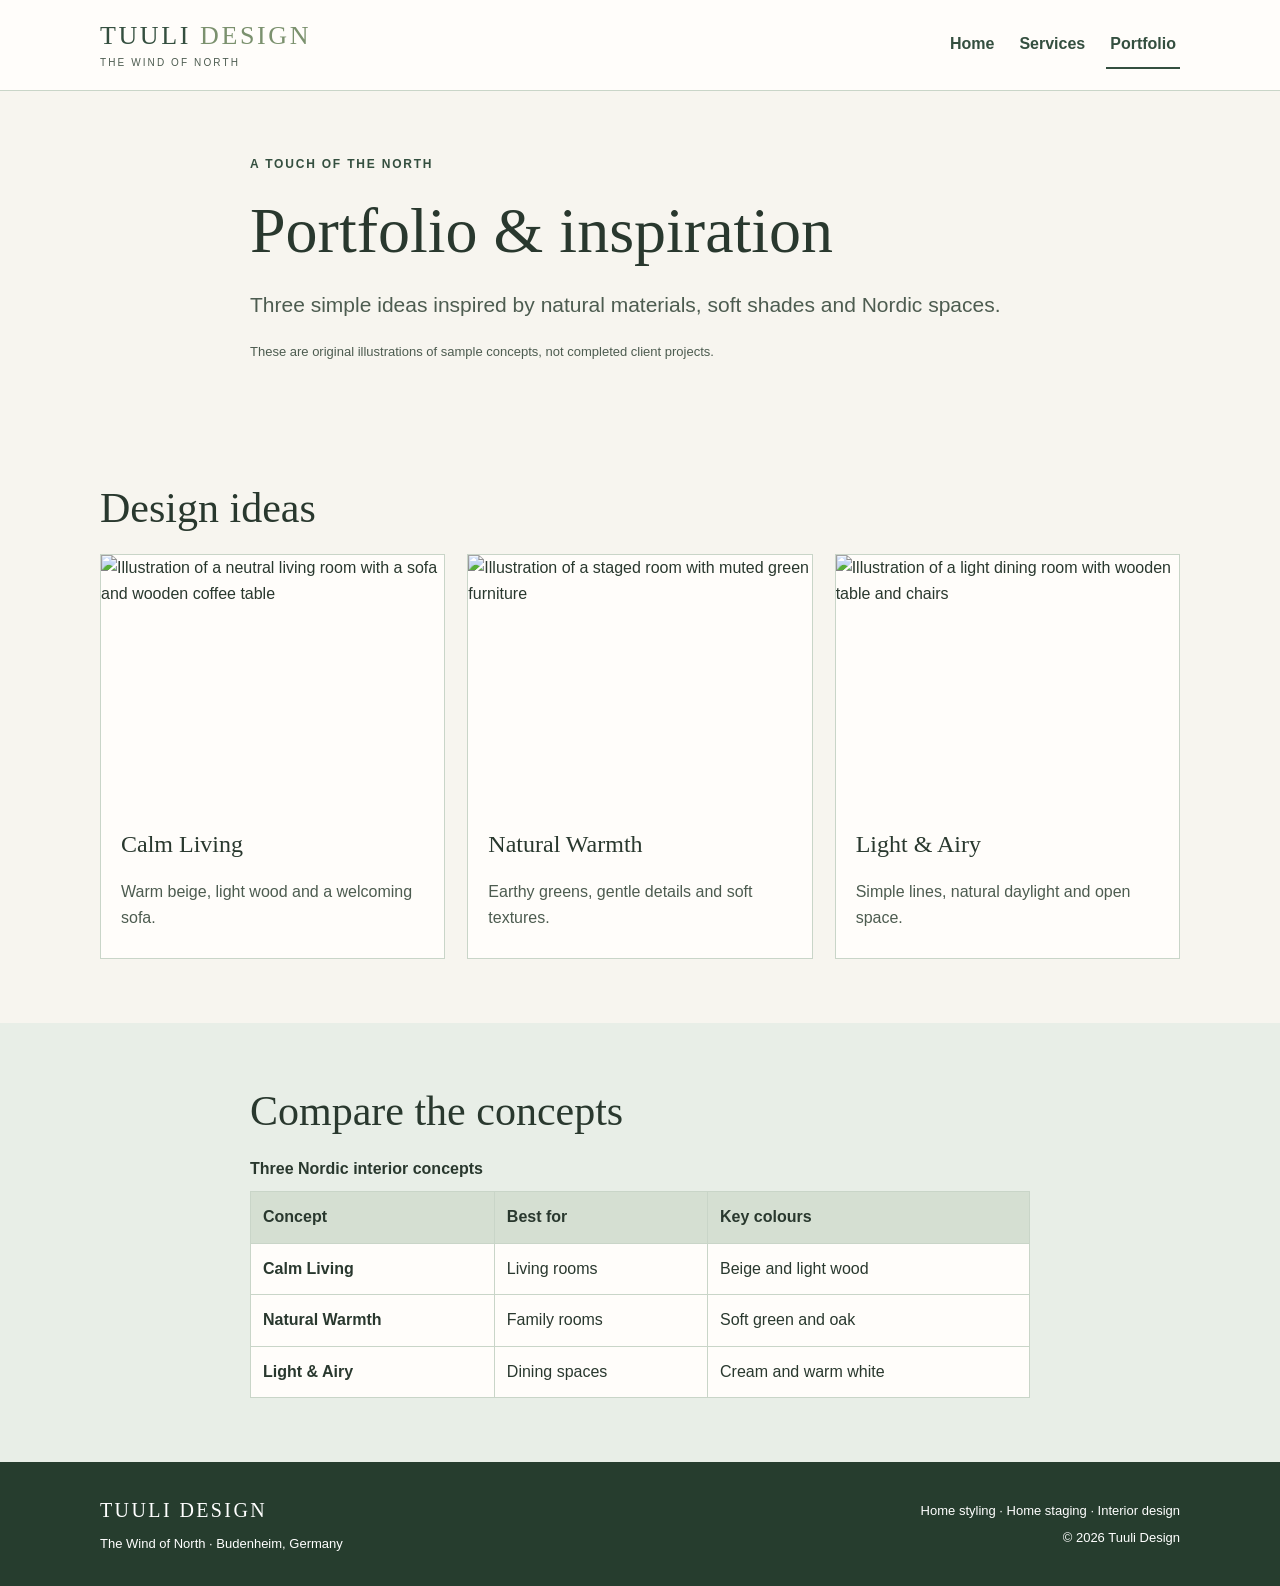
==== portfolio.html @ 6cf5b350 "Add files via upload" ====
<!DOCTYPE html>
<html lang="en">
<head>
  <meta charset="UTF-8">
  <meta name="viewport" content="width=device-width, initial-scale=1.0">
  <meta name="description" content="Explore three interior inspiration concepts by Tuuli Design.">
  <title>Portfolio | Tuuli Design</title>
  <link rel="stylesheet" href="style.css">
</head>
<body>
<a class="skip-link" href="#main-content">Skip to main content</a>
<header class="site-header">
  <div class="container header-inner">
    <a class="brand" href="index.html" aria-label="Tuuli Design homepage">
      <span class="brand-name">TUULI <span>DESIGN</span></span>
      <span class="brand-tagline">THE WIND OF NORTH</span>
    </a>
    <nav aria-label="Main navigation"><ul class="nav-list"><li><a href="index.html">Home</a></li>
<li><a href="services.html">Services</a></li>
<li><a href="portfolio.html" aria-current="page">Portfolio</a></li></ul></nav>
  </div>
</header>
<main id="main-content">
<section class="section page-heading">
  <div class="container narrow">
    <p class="eyebrow">A TOUCH OF THE NORTH</p>
    <h1>Portfolio & inspiration</h1>
    <p class="lead">Three simple ideas inspired by natural materials, soft shades and Nordic spaces.</p>
    <p class="small-note">These are original illustrations of sample concepts, not completed client projects.</p>
  </div>
</section>
<section class="section portfolio-section" aria-labelledby="ideas-title">
  <div class="container">
    <h2 id="ideas-title">Design ideas</h2>
    <div class="gallery">
      <article class="gallery-card"><img src="images/living-room.svg" width="960" height="680" loading="lazy" alt="Illustration of a neutral living room with a sofa and wooden coffee table"><div><h3>Calm Living</h3><p>Warm beige, light wood and a welcoming sofa.</p></div></article>
      <article class="gallery-card"><img src="images/staging-room.svg" width="960" height="680" loading="lazy" alt="Illustration of a staged room with muted green furniture"><div><h3>Natural Warmth</h3><p>Earthy greens, gentle details and soft textures.</p></div></article>
      <article class="gallery-card"><img src="images/dining-room.svg" width="960" height="680" loading="lazy" alt="Illustration of a light dining room with wooden table and chairs"><div><h3>Light & Airy</h3><p>Simple lines, natural daylight and open space.</p></div></article>
    </div>
  </div>
</section>
<section class="section process-section" aria-labelledby="comparison-title">
  <div class="container narrow">
    <h2 id="comparison-title">Compare the concepts</h2>
    <div class="table-scroll" role="region" aria-label="Scrollable style comparison" tabindex="0">
      <table>
        <caption>Three Nordic interior concepts</caption>
        <thead><tr><th scope="col">Concept</th><th scope="col">Best for</th><th scope="col">Key colours</th></tr></thead>
        <tbody>
          <tr><th scope="row">Calm Living</th><td>Living rooms</td><td>Beige and light wood</td></tr>
          <tr><th scope="row">Natural Warmth</th><td>Family rooms</td><td>Soft green and oak</td></tr>
          <tr><th scope="row">Light & Airy</th><td>Dining spaces</td><td>Cream and warm white</td></tr>
        </tbody>
      </table>
    </div>
  </div>
</section>
</main>
<footer class="site-footer">
  <div class="container footer-inner">
    <div><strong>TUULI DESIGN</strong><p>The Wind of North · Budenheim, Germany</p></div>
    <div><p>Home styling · Home staging · Interior design</p><p>© 2026 Tuuli Design</p></div>
  </div>
</footer>
</body>
</html>
---- style.css ----
/* Tuuli Design – one shared stylesheet for all three pages */
:root { --bg:#f7f5ef; --paper:#fffdfa; --green:#344f3f; --soft:#e8eee7; --text:#29382e; --muted:#4d5c50; --line:#c9d5c8; }
* { box-sizing:border-box; }
html { scroll-behavior:smooth; }
body { margin:0; font-family:Arial, Helvetica, sans-serif; line-height:1.65; color:var(--text); background:var(--bg); }
img { display:block; max-width:100%; height:auto; }
a { color:var(--green); }
a:focus-visible { outline:3px solid #a47441; outline-offset:4px; }
.container { width:min(1080px, calc(100% - 40px)); margin-inline:auto; }
.narrow { max-width:780px; }
.section { padding:64px 0; }
.skip-link { position:absolute; left:12px; top:-80px; z-index:9; padding:12px 16px; background:white; }
.skip-link:focus { top:10px; }
/* Header and navigation */
.site-header { background:var(--paper); border-bottom:1px solid var(--line); }
.header-inner { display:flex; align-items:center; justify-content:space-between; gap:24px; min-height:90px; }
.brand { display:flex; flex-direction:column; text-decoration:none; line-height:1.2; }
.brand-name { font:26px Georgia, serif; letter-spacing:.1em; color:var(--green); }
.brand-name span { color:#7b916e; }
.brand-tagline { font-size:10px; letter-spacing:.21em; margin-top:6px; color:var(--muted); }
.nav-list { list-style:none; display:flex; flex-wrap:wrap; gap:6px 17px; padding:0; margin:0; }
.nav-list a { display:inline-block; padding:10px 4px; min-height:44px; font-weight:bold; text-decoration:none; border-bottom:2px solid transparent; }
.nav-list a:hover,.nav-list a[aria-current="page"] { border-color:var(--green); }
/* Typography */
h1,h2,h3 { font-family:Georgia, 'Times New Roman', serif; line-height:1.18; font-weight:400; margin:0 0 20px; }
h1 { font-size:clamp(38px, 5vw, 64px); }
h2 { font-size:clamp(30px, 3.5vw, 42px); }
h3 { font-size:24px; }
p { margin:0 0 18px; }
.eyebrow { font-size:12px; font-weight:bold; letter-spacing:.15em; color:var(--green); }
.lead { color:var(--muted); font-size:clamp(17px, 2vw, 21px); }
.button { display:inline-block; background:var(--green); color:white; font-weight:bold; text-decoration:none; padding:12px 22px; border-radius:4px; min-height:48px; margin-top:10px; }
.button:hover { background:#213a2b; }
.text-link { font-weight:bold; text-underline-offset:5px; }
/* Page sections */
.two-columns { display:grid; grid-template-columns:1fr 1fr; align-items:center; gap:46px; }
.feature-image { width:100%; border-radius:120px 4px 4px 4px; background:#e8eee7; }
.about { background:var(--paper); }
.about-grid { display:grid; grid-template-columns:300px 1fr; align-items:center; gap:60px; }
.portrait-figure { margin:0; }
.portrait-figure img { width:100%; border-radius:150px 150px 4px 4px; }
figcaption,.small-note { color:var(--muted); font-size:13px; margin-top:9px; }
.center-section { text-align:center; background:var(--soft); }
.center-section h2 { margin-bottom:12px; }
.page-heading { padding-bottom:40px; }
.service-grid,.gallery { display:grid; grid-template-columns:repeat(3,minmax(0,1fr)); gap:22px; }
.service-card,.gallery-card { background:var(--paper); border:1px solid var(--line); }
.service-card { padding:26px 22px; }
.service-card h3 { font-size:23px; }
.service-card p,.gallery-card p { color:var(--muted); }
.process-section { background:var(--soft); }
.steps-list { padding-left:25px; }
.steps-list li { padding-left:7px; margin-bottom:18px; }
.steps-list li::marker { color:var(--green); font-weight:bold; }
.gallery-card img { width:100%; aspect-ratio:4/3; object-fit:cover; }
.gallery-card > div { padding:18px 20px 8px; }
/* The table can scroll horizontally on narrow screens */
.table-scroll { overflow-x:auto; }
.table-scroll:focus-visible { outline:3px solid #a47441; }
table { border-collapse:collapse; width:100%; min-width:490px; background:var(--paper); }
caption { text-align:left; font-weight:bold; padding-bottom:9px; }
th,td { text-align:left; padding:12px; border:1px solid var(--line); }
thead { background:#d5dfd2; }
/* Shared footer */
.site-footer { background:#263d2e; color:#fff; padding:32px 0; }
.footer-inner { display:flex; justify-content:space-between; gap:18px; }
.footer-inner > div:last-child { text-align:right; }
.site-footer p { font-size:13px; margin:6px 0 0; }
.site-footer strong { font-family:Georgia, serif; letter-spacing:.12em; font-weight:normal; font-size:20px; }
/* Tablet and phone */
@media (max-width:800px) { .service-grid,.gallery { grid-template-columns:repeat(2,minmax(0,1fr)); } .about-grid { gap:35px; grid-template-columns:240px 1fr; } }
@media (max-width:620px) {
  .container { width:calc(100% - 32px); }
  .section { padding:45px 0; }
  .header-inner { flex-direction:column; align-items:flex-start; padding:18px 0 12px; gap:10px; }
  .two-columns,.about-grid,.service-grid,.gallery { grid-template-columns:1fr; }
  .two-columns { gap:25px; }
  .feature-image { border-radius:70px 4px 4px 4px; }
  .portrait-figure { max-width:260px; }
  .footer-inner { flex-direction:column; }
  .footer-inner > div:last-child { text-align:left; }
}
@media (prefers-reduced-motion:reduce) { html { scroll-behavior:auto; } }
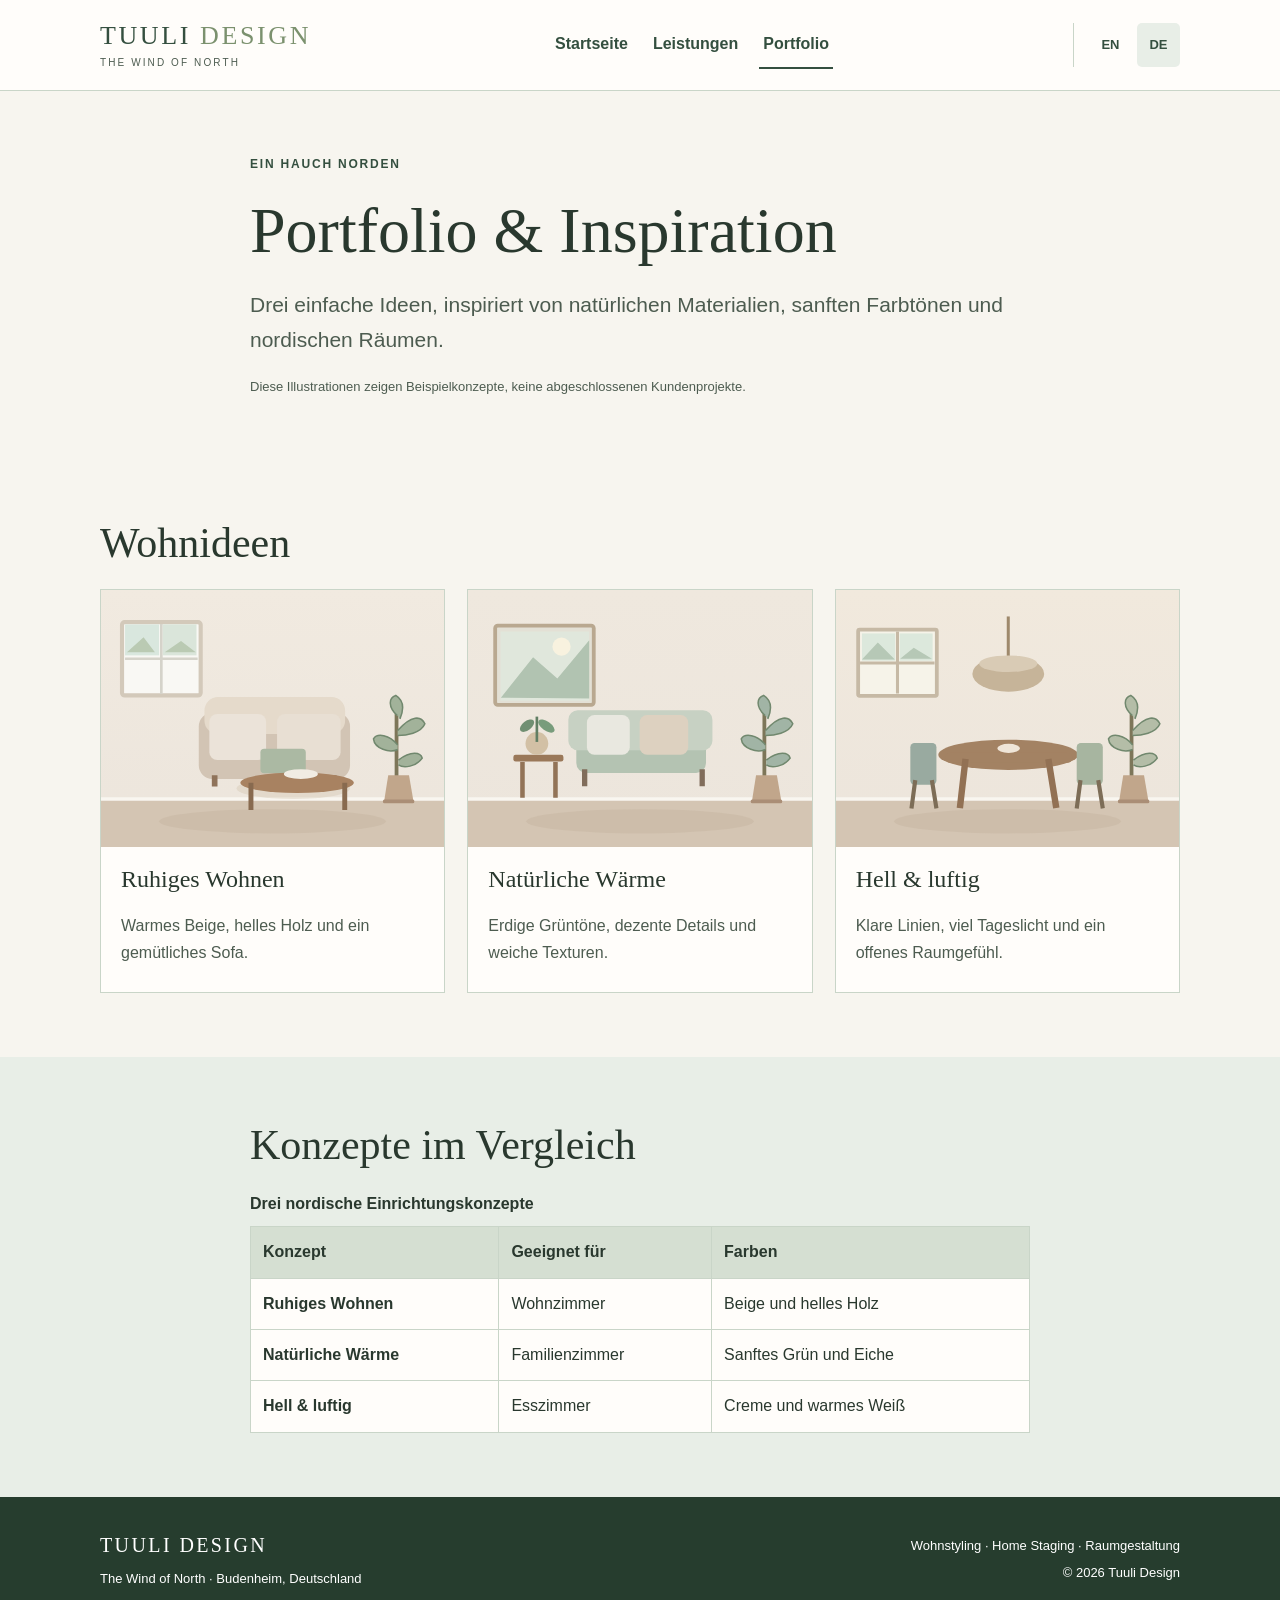
==== commit 79942cc1: "Add files via upload" ====
--- a/portfolio.html
+++ b/portfolio.html
@@ -1,66 +1,68 @@
 <!DOCTYPE html>
-<html lang="en">
+
+<html lang="de">
 <head>
-  <meta charset="UTF-8">
-  <meta name="viewport" content="width=device-width, initial-scale=1.0">
-  <meta name="description" content="Explore three interior inspiration concepts by Tuuli Design.">
-  <title>Portfolio | Tuuli Design</title>
-  <link rel="stylesheet" href="style.css">
-</head>
+<meta charset="utf-8"/>
+<meta content="width=device-width, initial-scale=1.0" name="viewport"/>
+<meta content="Entdecke drei nordisch inspirierte Einrichtungskonzepte von Tuuli Design." name="description"/>
+<title>Portfolio | Tuuli Design</title>
+<link href="../style.css" rel="stylesheet"/>
+<link href="../portfolio.html" hreflang="en" rel="alternate"/><link href="portfolio.html" hreflang="de" rel="alternate"/></head>
 <body>
-<a class="skip-link" href="#main-content">Skip to main content</a>
+<a class="skip-link" href="#main-content">Zum Hauptinhalt springen</a>
 <header class="site-header">
-  <div class="container header-inner">
-    <a class="brand" href="index.html" aria-label="Tuuli Design homepage">
-      <span class="brand-name">TUULI <span>DESIGN</span></span>
-      <span class="brand-tagline">THE WIND OF NORTH</span>
-    </a>
-    <nav aria-label="Main navigation"><ul class="nav-list"><li><a href="index.html">Home</a></li>
-<li><a href="services.html">Services</a></li>
-<li><a href="portfolio.html" aria-current="page">Portfolio</a></li></ul></nav>
-  </div>
+<div class="container header-inner">
+<a aria-label="Zur Tuuli Design Startseite" class="brand" href="index.html">
+<span class="brand-name">TUULI <span>DESIGN</span></span>
+<span class="brand-tagline">THE WIND OF NORTH</span>
+</a>
+<nav aria-label="Hauptnavigation"><ul class="nav-list"><li><a href="index.html">Startseite</a></li>
+<li><a href="services.html">Leistungen</a></li>
+<li><a aria-current="page" href="portfolio.html">Portfolio</a></li></ul></nav>
+<nav aria-label="Sprachauswahl" class="language-switch"><a aria-label="English" href="../portfolio.html" hreflang="en" lang="en">EN</a><a aria-current="page" aria-label="Deutsch" href="portfolio.html" hreflang="de" lang="de">DE</a></nav></div>
 </header>
 <main id="main-content">
 <section class="section page-heading">
-  <div class="container narrow">
-    <p class="eyebrow">A TOUCH OF THE NORTH</p>
-    <h1>Portfolio & inspiration</h1>
-    <p class="lead">Three simple ideas inspired by natural materials, soft shades and Nordic spaces.</p>
-    <p class="small-note">These are original illustrations of sample concepts, not completed client projects.</p>
-  </div>
+<div class="container narrow">
+<p class="eyebrow">EIN HAUCH NORDEN</p>
+<h1>Portfolio &amp; Inspiration</h1>
+<p class="lead">Drei einfache Ideen, inspiriert von natürlichen Materialien, sanften Farbtönen und nordischen Räumen.</p>
+<p class="small-note">Diese Illustrationen zeigen Beispielkonzepte, keine abgeschlossenen Kundenprojekte.</p>
+</div>
 </section>
-<section class="section portfolio-section" aria-labelledby="ideas-title">
-  <div class="container">
-    <h2 id="ideas-title">Design ideas</h2>
-    <div class="gallery">
-      <article class="gallery-card"><img src="images/living-room.svg" width="960" height="680" loading="lazy" alt="Illustration of a neutral living room with a sofa and wooden coffee table"><div><h3>Calm Living</h3><p>Warm beige, light wood and a welcoming sofa.</p></div></article>
-      <article class="gallery-card"><img src="images/staging-room.svg" width="960" height="680" loading="lazy" alt="Illustration of a staged room with muted green furniture"><div><h3>Natural Warmth</h3><p>Earthy greens, gentle details and soft textures.</p></div></article>
-      <article class="gallery-card"><img src="images/dining-room.svg" width="960" height="680" loading="lazy" alt="Illustration of a light dining room with wooden table and chairs"><div><h3>Light & Airy</h3><p>Simple lines, natural daylight and open space.</p></div></article>
-    </div>
-  </div>
+<section aria-labelledby="ideas-title" class="section portfolio-section">
+<div class="container">
+<h2 id="ideas-title">Wohnideen</h2>
+<div class="gallery">
+<article class="gallery-card"><img alt="Illustration eines neutralen Wohnzimmers mit Sofa und hölzernem Couchtisch" height="680" loading="lazy" src="../living-room.svg" width="960"/><div><h3>Ruhiges Wohnen</h3><p>Warmes Beige, helles Holz und ein gemütliches Sofa.</p></div></article>
+<article class="gallery-card"><img alt="Illustration eines gestalteten Raums mit dezenten grünen Möbeln" height="680" loading="lazy" src="../staging-room.svg" width="960"/><div><h3>Natürliche Wärme</h3><p>Erdige Grüntöne, dezente Details und weiche Texturen.</p></div></article>
+<article class="gallery-card"><img alt="Illustration eines hellen Esszimmers mit Holztisch und Stühlen" height="680" loading="lazy" src="../dining-room.svg" width="960"/><div><h3>Hell &amp; luftig</h3><p>Klare Linien, viel Tageslicht und ein offenes Raumgefühl.</p></div></article>
+</div>
+</div>
 </section>
-<section class="section process-section" aria-labelledby="comparison-title">
-  <div class="container narrow">
-    <h2 id="comparison-title">Compare the concepts</h2>
-    <div class="table-scroll" role="region" aria-label="Scrollable style comparison" tabindex="0">
-      <table>
-        <caption>Three Nordic interior concepts</caption>
-        <thead><tr><th scope="col">Concept</th><th scope="col">Best for</th><th scope="col">Key colours</th></tr></thead>
-        <tbody>
-          <tr><th scope="row">Calm Living</th><td>Living rooms</td><td>Beige and light wood</td></tr>
-          <tr><th scope="row">Natural Warmth</th><td>Family rooms</td><td>Soft green and oak</td></tr>
-          <tr><th scope="row">Light & Airy</th><td>Dining spaces</td><td>Cream and warm white</td></tr>
-        </tbody>
-      </table>
-    </div>
-  </div>
+<section aria-labelledby="comparison-title" class="section process-section">
+<div class="container narrow">
+<h2 id="comparison-title">Konzepte im Vergleich</h2>
+<div aria-label="Seitlich scrollbare Tabelle zum Stilvergleich" class="table-scroll" role="region" tabindex="0">
+<table>
+<caption>Drei nordische Einrichtungskonzepte</caption>
+<thead><tr><th scope="col">Konzept</th><th scope="col">Geeignet für</th><th scope="col">Farben</th></tr></thead>
+<tbody>
+<tr><th scope="row">Ruhiges Wohnen</th><td>Wohnzimmer</td><td>Beige und helles Holz</td></tr>
+<tr><th scope="row">Natürliche Wärme</th><td>Familienzimmer</td><td>Sanftes Grün und Eiche</td></tr>
+<tr><th scope="row">Hell &amp; luftig</th><td>Esszimmer</td><td>Creme und warmes Weiß</td></tr>
+</tbody>
+</table>
+</div>
+</div>
 </section>
 </main>
 <footer class="site-footer">
-  <div class="container footer-inner">
-    <div><strong>TUULI DESIGN</strong><p>The Wind of North · Budenheim, Germany</p></div>
-    <div><p>Home styling · Home staging · Interior design</p><p>© 2026 Tuuli Design</p></div>
-  </div>
+<div class="container footer-inner">
+<div><strong>TUULI DESIGN</strong><p>The Wind of North · Budenheim, Deutschland</p></div>
+<div><p>Wohnstyling · Home Staging · Raumgestaltung</p><p>© 2026 Tuuli Design</p></div>
+</div>
 </footer>
 </body>
 </html>
+
--- a/style.css
+++ b/style.css
@@ -1,4 +1,4 @@
-/* Tuuli Design – one shared stylesheet for all three pages */
+/* Tuuli Design – one shared stylesheet for the original 1A design (EN/DE) */
 :root { --bg:#f7f5ef; --paper:#fffdfa; --green:#344f3f; --soft:#e8eee7; --text:#29382e; --muted:#4d5c50; --line:#c9d5c8; }
 * { box-sizing:border-box; }
 html { scroll-behavior:smooth; }
@@ -81,3 +81,28 @@
   .footer-inner > div:last-child { text-align:left; }
 }
 @media (prefers-reduced-motion:reduce) { html { scroll-behavior:auto; } }
+
+
+/* Added for EN/DE language selection: plain HTML links, no JavaScript. */
+.language-switch {
+  display:flex; align-items:center; gap:5px;
+  padding-left:15px; border-left:1px solid var(--line);
+  white-space:nowrap;
+}
+.language-switch a {
+  display:inline-flex; justify-content:center; align-items:center;
+  min-width:43px; min-height:44px; padding:7px 9px;
+  font-weight:bold; font-size:13px; text-decoration:none;
+  color:var(--green); border-radius:5px;
+}
+.language-switch a:hover,
+.language-switch a[aria-current="page"] { background:var(--soft); }
+.language-switch a:focus-visible { outline:3px solid #a47441; outline-offset:2px; }
+@media(max-width:800px) {
+  .header-inner { column-gap:14px; }
+  .nav-list { column-gap:10px; }
+  .language-switch { padding-left:9px; }
+}
+@media(max-width:620px) {
+  .language-switch { margin-top:0; border-left:0; border-top:1px solid var(--line); padding:5px 0 0; }
+}
